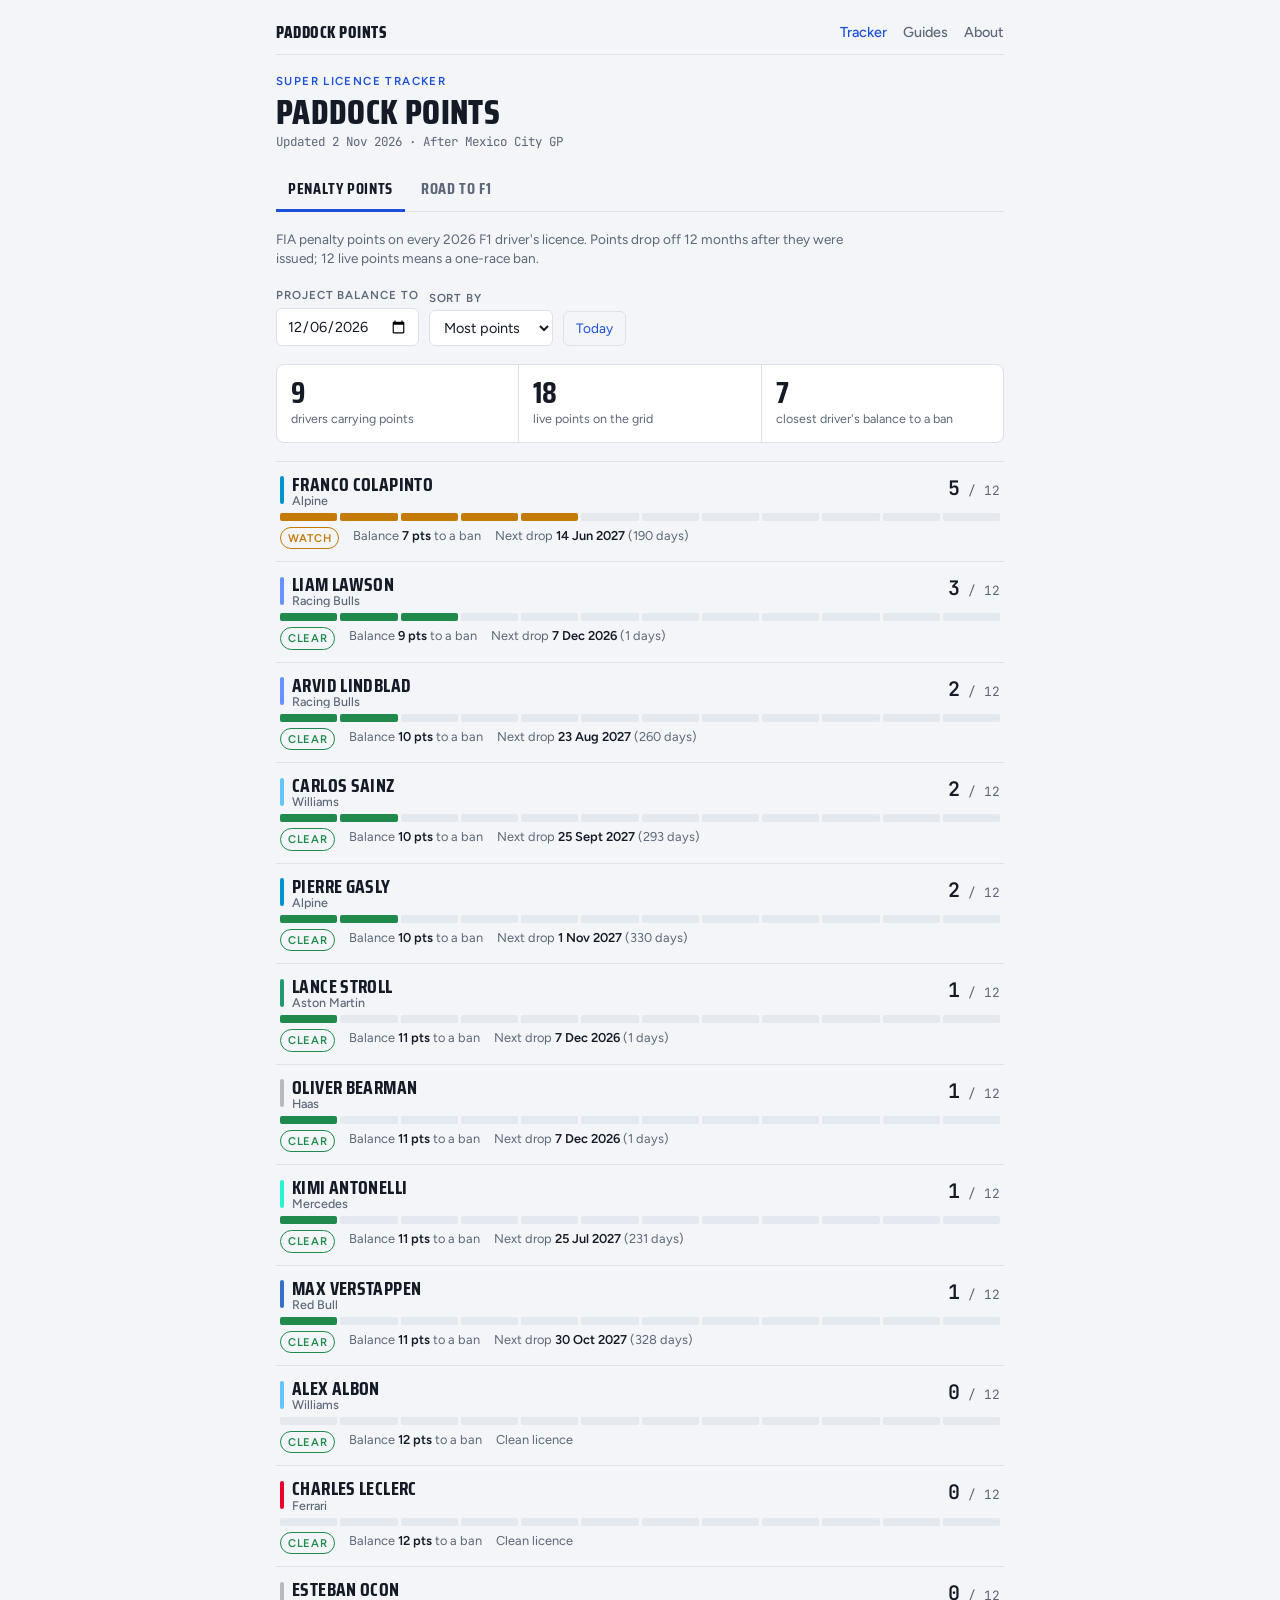
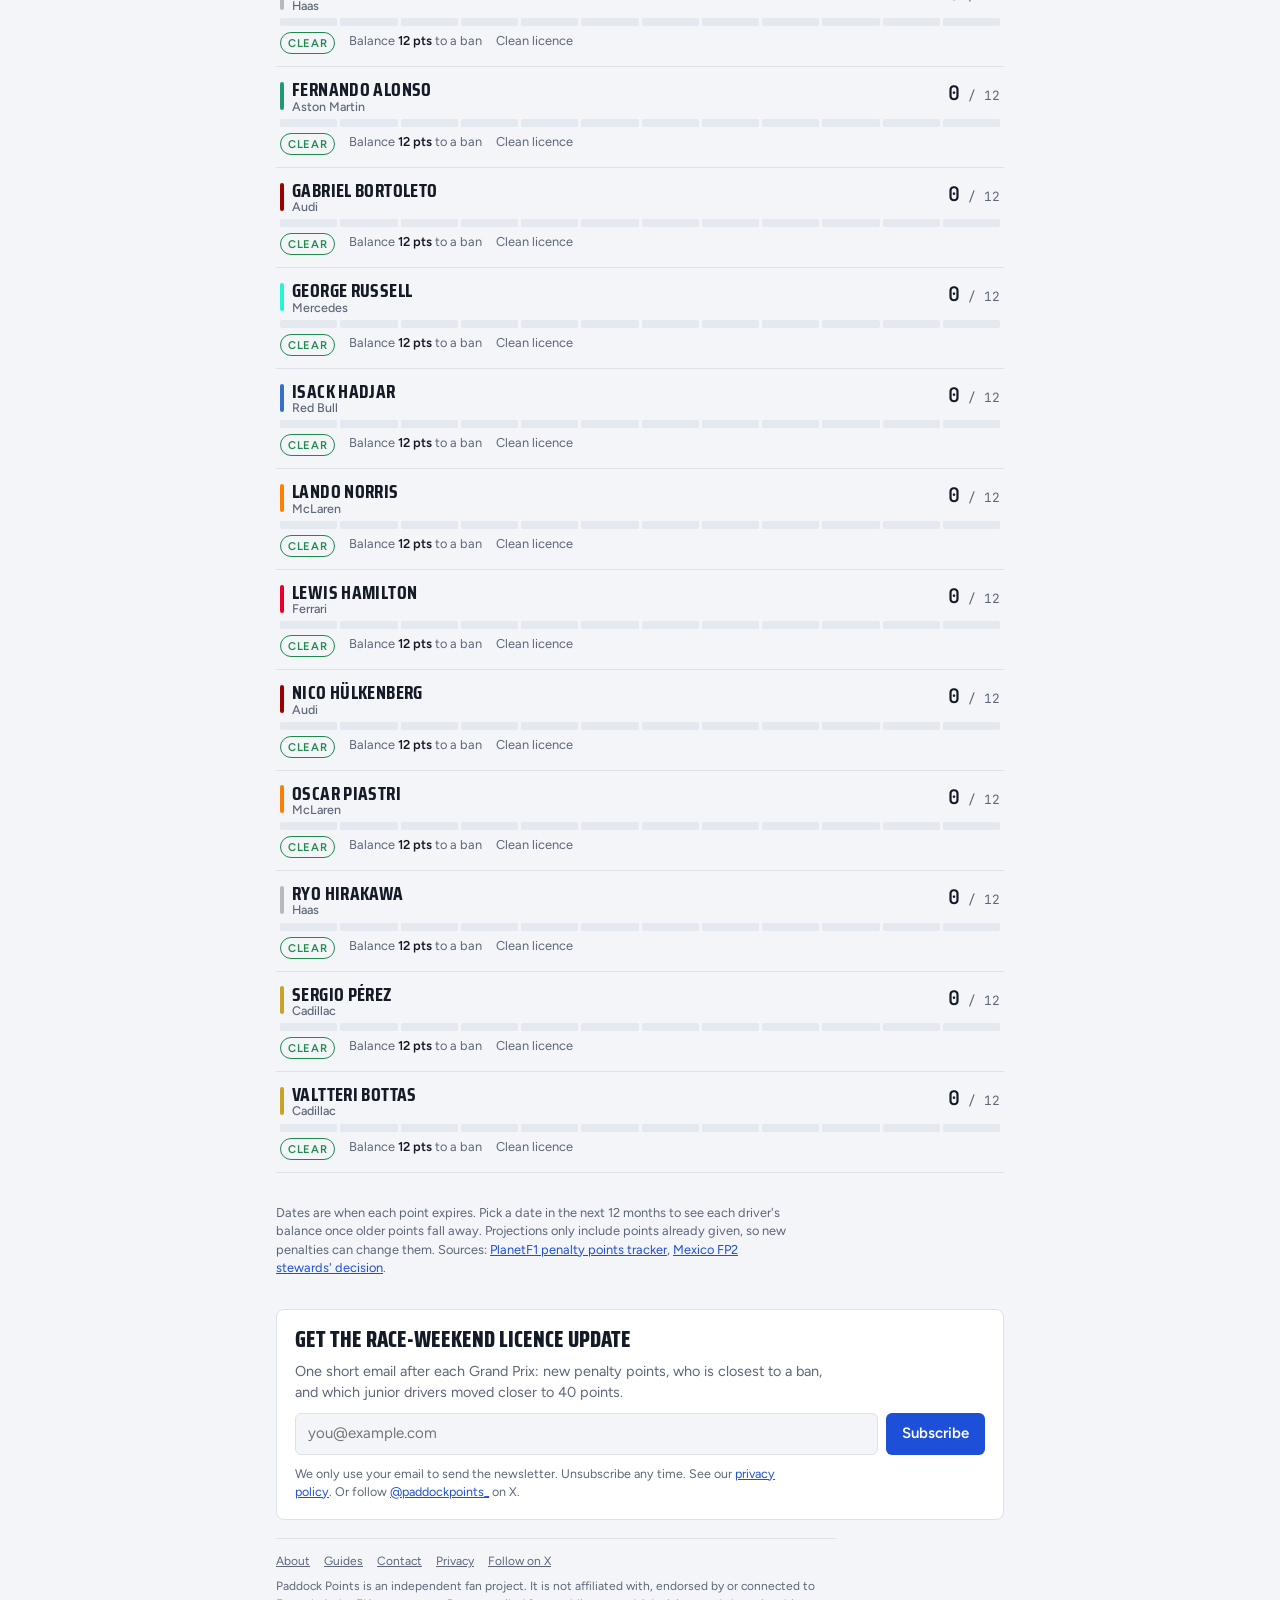
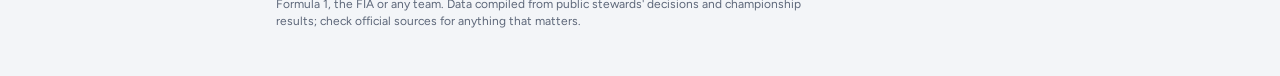
==== index.html @ 09e991c8 "Add Cloudflare Web Analytics snippet to every page Co-Authored-By: Claude Opus 5.5 <noreply@anthropi" ====
<!doctype html>
<html lang="en-GB">
<head>
<meta charset="utf-8">
<meta name="viewport" content="width=device-width, initial-scale=1, viewport-fit=cover">
<title>Paddock Points – F1 Super Licence Penalty Points Tracker</title>
<meta name="description" content="Live super licence penalty points for every 2026 F1 driver, when each point expires, how close they are to a race ban, and which F2 and F3 drivers are on course for a super licence.">
<meta property="og:title" content="Paddock Points">
<meta property="og:description" content="Every F1 driver's penalty points, expiry dates and ban risk, plus the Road to F1 for F2 and F3 drivers.">
<meta property="og:type" content="website">
<link rel="canonical" href="https://paddockpoints.co.uk/">
<link rel="preconnect" href="https://fonts.googleapis.com">
<link rel="stylesheet" href="https://fonts.googleapis.com/css2?family=Saira+Condensed:wght@500;700;800&family=Figtree:wght@400;500;600&family=JetBrains+Mono:wght@400;600&display=swap">
<link rel="stylesheet" href="style.css">
</head>
<body>
<div class="wrap">
  <nav class="sitenav" aria-label="Site">
    <a href="index.html" class="logo">Paddock Points</a>
    <span class="links"><a href="index.html" aria-current="page">Tracker</a><a href="guides.html">Guides</a><a href="about.html">About</a></span>
  </nav>
  <header class="brand">
    <span class="kicker">Super licence tracker</span>
    <h1>Paddock Points</h1>
    <span class="updated" id="updated"></span>
  </header>

  <nav class="tabs" aria-label="Views">
    <a href="#penalties" data-tab="penalties">Penalty points</a>
    <a href="#road-to-f1" data-tab="road-to-f1">Road to F1</a>
  </nav>

  <section class="view" id="v-road" hidden>
    <p class="seriesnote">A new F1 driver needs 40 super licence eligibility points, earned by championship finishing position across the current and previous two seasons. This tracks the 2026 support-series drivers and what their position is worth.</p>
    <div class="seg" role="group" aria-label="Series">
      <button type="button" data-s="F2" aria-pressed="true">Formula 2</button>
      <button type="button" data-s="F3" aria-pressed="false">Formula 3</button>
    </div>
    <p class="seriesnote" id="seriesStatus"></p>
    <div class="summary" id="rsummary"></div>
    <div class="list" id="rlist"></div>
    <p class="note">Eligibility points by finishing position. F2: 40, 40, 40, 30, 20, 10, 8, 6, 4, 3. F3: 30, 25, 20, 15, 12, 9, 7, 5, 3, 2. Banked points from earlier seasons are shown only where confirmed, so some drivers will hold more than shown here. Up to 10 extra points can come from F1 practice running. Sources: <a href="https://www.racingsheet.com/posts/f1-super-license-points" target="_blank" rel="noopener">2026 points table</a>, <a href="https://www.formule1stand.nl/en/formula-2-standings/" target="_blank" rel="noopener">F2 standings</a>, <a href="https://www.driverdb.com/championships/fia-formula-3/2026/standings" target="_blank" rel="noopener">F3 standings</a>, <a href="https://grandepremio.com/en/f1/ferrari-promotes-beganovic-to-f1-reserve-as-camara-takes-haas-seat-for-2027/" target="_blank" rel="noopener">2027 moves</a>.</p>
  </section>

  <section class="view" id="v-pen">
  <p class="seriesnote">FIA penalty points on every 2026 F1 driver's licence. Points drop off 12 months after they were issued; 12 live points means a one-race ban.</p>
  <div class="controls">
    <div class="field">
      <label for="asof">Project balance to</label>
      <input type="date" id="asof">
    </div>
    <div class="field">
      <label for="sort">Sort by</label>
      <select id="sort">
        <option value="pts">Most points</option>
        <option value="next">Next to drop</option>
        <option value="name">Driver name</option>
        <option value="team">Team</option>
      </select>
    </div>
    <button class="reset" id="today" type="button">Today</button>
  </div>

  <div class="summary" id="summary"></div>
  <div class="list" id="list"></div>

  <p class="note">Dates are when each point expires. Pick a date in the next 12 months to see each driver's balance once older points fall away. Projections only include points already given, so new penalties can change them. Sources: <a href="https://www.planetf1.com/features/f1-penalty-points-drivers" target="_blank" rel="noopener">PlanetF1 penalty points tracker</a>, <a href="https://www.planetf1.com/news/fia-verstappen-lawson-grid-penalty-mexico-gp" target="_blank" rel="noopener">Mexico FP2 stewards' decision</a>.</p>
  </section>

  <section class="signup" id="signup" aria-labelledby="su-h">
    <h2 id="su-h">Get the race-weekend licence update</h2>
    <p>One short email after each Grand Prix: new penalty points, who is closest to a ban, and which junior drivers moved closer to 40 points.</p>
    <!-- Replace YOUR-USERNAME with your Buttondown username (see README step 4) -->
    <form action="https://buttondown.com/api/emails/embed-subscribe/paddockpoints" method="post" target="_blank">
      <label for="bd-email" class="sr">Email address</label>
      <input type="email" name="email" id="bd-email" placeholder="you@example.com" required>
      <button type="submit">Subscribe</button>
    </form>
    <p class="fine">We only use your email to send the newsletter. Unsubscribe any time. See our <a href="privacy.html">privacy policy</a>. Or follow <a href="https://x.com/paddockpoints_" target="_blank" rel="noopener">@paddockpoints_</a> on X.</p>
  </section>

  <footer>
    <p class="flinks"><a href="about.html">About</a><a href="guides.html">Guides</a><a href="contact.html">Contact</a><a href="privacy.html">Privacy</a><a href="https://x.com/paddockpoints_" target="_blank" rel="noopener">Follow on X</a></p>
    <p>Paddock Points is an independent fan project. It is not affiliated with, endorsed by or connected to Formula 1, the FIA or any team. Data compiled from public stewards' decisions and championship results; check official sources for anything that matters.</p>
  </footer>
</div>
<script src="data.js"></script>
<script src="app.js"></script>
<!-- Cloudflare Web Analytics --><script type='module' src='https://static.cloudflareinsights.com/beacon.min.js' data-cf-beacon='{"token": "fe35cb39e7f8410e90e805ea5b411f85"}'></script><!-- End Cloudflare Web Analytics -->
</body>
</html>
---- style.css ----
*,*::before,*::after{box-sizing:border-box}
[hidden]{display:none!important}
img{max-width:100%}
body{margin:0}

/* Layout: a steward's ledger — summary strip, then one licence row per driver with a 12-cell meter; tap a row to open its offence log */
:root{
  --bg:#f3f5f8; --surface:#ffffff; --ink:#141a26; --muted:#5d6779; --line:#dde2ea;
  --accent:#1d4fd8; --empty:#e4e8ef;
  --ok:#1f8a4c; --warn:#c47a06; --bad:#c4283a;
  --display:"Saira Condensed","Arial Narrow",sans-serif;
  --body:"Figtree",system-ui,sans-serif;
  --mono:"JetBrains Mono",ui-monospace,monospace;
}
@media (prefers-color-scheme:dark){:root:not([data-theme="light"]){
  --bg:#0e121a; --surface:#161b26; --ink:#e8ecf3; --muted:#97a1b3; --line:#262d3b;
  --accent:#6f95ff; --empty:#252c3a; --ok:#3cc17a; --warn:#f0a733; --bad:#ff5d6c; color-scheme:dark}}
:root[data-theme="dark"]{
  --bg:#0e121a; --surface:#161b26; --ink:#e8ecf3; --muted:#97a1b3; --line:#262d3b;
  --accent:#6f95ff; --empty:#252c3a; --ok:#3cc17a; --warn:#f0a733; --bad:#ff5d6c; color-scheme:dark}
body{background:var(--bg);color:var(--ink);font-family:var(--body);font-size:15px;line-height:1.45}
.wrap{max-width:760px;margin:0 auto;padding-block:20px 40px;
  padding-left:max(16px,env(safe-area-inset-left,0px));padding-right:max(16px,env(safe-area-inset-right,0px));
  display:flex;flex-direction:column;gap:18px}
header h1{font-family:var(--display);font-weight:800;font-size:2.2rem;line-height:1;margin:0;letter-spacing:.01em;text-transform:uppercase;text-wrap:balance}
header p{margin:6px 0 0;color:var(--muted);max-width:60ch}
.controls{display:flex;flex-wrap:wrap;gap:10px;align-items:end}
.field{display:flex;flex-direction:column;gap:4px}
.field label{font-size:.72rem;text-transform:uppercase;letter-spacing:.08em;color:var(--muted);font-weight:600}
input[type=date],select{font:inherit;font-size:.9rem;padding:7px 10px;border:1px solid var(--line);border-radius:6px;background:var(--surface);color:var(--ink)}
button.reset{font:inherit;font-size:.85rem;padding:7px 12px;border:1px solid var(--line);border-radius:6px;background:transparent;color:var(--accent);cursor:pointer}
button:focus-visible,input:focus-visible,select:focus-visible,.row:focus-visible{outline:2px solid var(--accent);outline-offset:2px}
.summary{display:grid;grid-template-columns:repeat(3,1fr);gap:1px;background:var(--line);border:1px solid var(--line);border-radius:8px;overflow:hidden}
.summary div{background:var(--surface);padding:12px 14px}
.summary b{display:block;font-family:var(--display);font-size:1.9rem;font-weight:700;line-height:1;font-variant-numeric:tabular-nums}
.summary span{font-size:.78rem;color:var(--muted)}
.list{display:flex;flex-direction:column;border-top:1px solid var(--line)}
.row{display:grid;grid-template-columns:minmax(0,1fr) auto;gap:6px 14px;padding:12px 4px;border-bottom:1px solid var(--line);cursor:pointer;background:none;border-left:0;border-right:0;border-top:0;text-align:left;color:inherit;font:inherit;width:100%}
.row:hover{background:color-mix(in srgb,var(--accent) 5%,transparent)}
.who{display:flex;align-items:center;gap:8px;min-width:0}
.chip{width:4px;height:28px;border-radius:2px;flex:none}
.name{font-family:var(--display);font-weight:700;font-size:1.2rem;text-transform:uppercase;letter-spacing:.02em;line-height:1.05;white-space:nowrap;overflow:hidden;text-overflow:ellipsis}
.team{font-size:.78rem;color:var(--muted);display:block;font-family:var(--body);text-transform:none;letter-spacing:0;font-weight:500}
.tally{text-align:right;font-family:var(--mono);font-variant-numeric:tabular-nums}
.tally .pts{font-size:1.25rem;font-weight:600}
.tally .of{color:var(--muted);font-size:.8rem}
.meter{grid-column:1/-1;display:grid;grid-template-columns:repeat(12,1fr);gap:3px}
.meter i{height:8px;border-radius:2px;background:var(--empty)}
.meta{grid-column:1/-1;display:flex;flex-wrap:wrap;gap:4px 14px;font-size:.8rem;color:var(--muted)}
.meta strong{color:var(--ink);font-weight:600}
.pill{font-size:.7rem;font-weight:600;text-transform:uppercase;letter-spacing:.06em;padding:2px 7px;border-radius:999px;border:1px solid currentColor}
.s-clear{color:var(--ok)} .s-watch{color:var(--warn)} .s-risk{color:var(--bad)}
.log{grid-column:1/-1;margin-top:4px;display:flex;flex-direction:column;gap:6px}
.off{display:grid;grid-template-columns:auto minmax(0,1fr) auto;gap:10px;align-items:baseline;font-size:.85rem;padding:8px 10px;background:var(--bg);border-radius:6px}
.off .p{font-family:var(--mono);font-weight:600}
.off .exp{font-family:var(--mono);font-size:.75rem;color:var(--muted);white-space:nowrap}
.off.gone{opacity:.45;text-decoration:line-through}
.note{font-size:.8rem;color:var(--muted);max-width:65ch}
.note a{color:var(--accent)}
.tabs{display:flex;gap:4px;border-bottom:1px solid var(--line)}
.tabs a{font-family:var(--display);font-weight:700;text-transform:uppercase;letter-spacing:.04em;font-size:1rem;padding:8px 12px;color:var(--muted);text-decoration:none;border-bottom:3px solid transparent;margin-bottom:-1px}
.tabs a[aria-current="page"]{color:var(--ink);border-bottom-color:var(--accent)}
.tabs a:focus-visible{outline:2px solid var(--accent);outline-offset:2px}
.view{display:flex;flex-direction:column;gap:18px}
.seg{display:flex;border:1px solid var(--line);border-radius:6px;overflow:hidden;width:max-content}
.seg button{font:inherit;font-size:.85rem;padding:7px 14px;border:0;background:var(--surface);color:var(--muted);cursor:pointer}
.seg button[aria-pressed="true"]{background:var(--accent);color:#fff}
.seriesnote{font-size:.85rem;color:var(--muted);max-width:65ch;margin:0}
.rk{display:grid;grid-template-columns:2.2rem minmax(0,1fr) auto;gap:6px 12px;padding:12px 4px;border-bottom:1px solid var(--line);align-items:center}
.rk .pos{font-family:var(--display);font-weight:800;font-size:1.5rem;color:var(--muted);text-align:center;font-variant-numeric:tabular-nums}
.rk .sl{text-align:right;font-family:var(--mono);font-variant-numeric:tabular-nums}
.rk .sl b{font-size:1.25rem}
.rk .meter{grid-column:2/-1;grid-template-columns:repeat(40,1fr);gap:1px}
.rk .meter i{height:8px;border-radius:1px}
.rk .meta{grid-column:2/-1}
.tag{font-size:.72rem;font-weight:600;padding:2px 7px;border-radius:4px;background:color-mix(in srgb,var(--accent) 14%,transparent);color:var(--accent)}
@media (max-width:420px){.summary b{font-size:1.5rem}}
@media (prefers-reduced-motion:reduce){*{transition:none!important}}

.brand{display:flex;flex-direction:column;gap:4px}
.brand .kicker{font-size:.72rem;text-transform:uppercase;letter-spacing:.12em;color:var(--accent);font-weight:600}
.updated{font-family:var(--mono);font-size:.78rem;color:var(--muted)}
.signup{display:flex;flex-direction:column;gap:10px;padding:18px;border:1px solid var(--line);border-radius:8px;background:var(--surface)}
.signup h2{font-family:var(--display);font-weight:800;text-transform:uppercase;font-size:1.4rem;margin:0;line-height:1.05}
.signup p{margin:0;color:var(--muted);font-size:.9rem;max-width:60ch}
.signup form{display:flex;flex-wrap:wrap;gap:8px}
.signup input[type=email]{flex:1 1 220px;min-width:0;font:inherit;padding:9px 12px;border:1px solid var(--line);border-radius:6px;background:var(--bg);color:var(--ink)}
.signup button{font:inherit;font-weight:600;padding:9px 16px;border:0;border-radius:6px;background:var(--accent);color:#fff;cursor:pointer}
footer{font-size:.75rem;color:var(--muted);border-top:1px solid var(--line);padding-top:14px;max-width:70ch}
.sr{position:absolute;width:1px;height:1px;overflow:hidden;clip:rect(0 0 0 0)}

.sitenav{display:flex;flex-wrap:wrap;justify-content:space-between;align-items:center;gap:8px 16px;padding-bottom:10px;border-bottom:1px solid var(--line)}
.sitenav .logo{font-family:var(--display);font-weight:800;text-transform:uppercase;letter-spacing:.03em;font-size:1.05rem;color:var(--ink);text-decoration:none}
.sitenav .links{display:flex;gap:16px}
.sitenav .links a{color:var(--muted);text-decoration:none;font-weight:500;font-size:.9rem}
.sitenav .links a[aria-current="page"],.sitenav .links a:hover{color:var(--accent)}
.sitenav a:focus-visible,.prose a:focus-visible,footer a:focus-visible{outline:2px solid var(--accent);outline-offset:2px}
.flinks{display:flex;flex-wrap:wrap;gap:14px;margin:0 0 8px}
footer a{color:var(--muted)}
footer p{margin:0 0 6px}
.signup .fine{font-size:.78rem}
.signup .fine a{color:var(--accent)}
.prose{max-width:68ch;display:flex;flex-direction:column;gap:0}
.prose h1{font-family:var(--display);font-weight:800;text-transform:uppercase;font-size:2.1rem;line-height:1.02;margin:4px 0 12px;text-wrap:balance}
.prose h2{font-family:var(--display);font-weight:700;text-transform:uppercase;letter-spacing:.02em;font-size:1.35rem;margin:26px 0 8px;text-wrap:balance}
.prose p,.prose li{line-height:1.65}
.prose p{margin:0 0 12px}
.prose ul{margin:0 0 12px;padding-left:20px;display:flex;flex-direction:column;gap:6px}
.prose a{color:var(--accent)}
.prose .kicker{font-size:.72rem;text-transform:uppercase;letter-spacing:.12em;color:var(--accent);font-weight:600;margin:0}
.prose .lede{font-size:1.08rem;color:var(--muted);margin-bottom:8px}
.prose .note{font-size:.85rem;color:var(--muted)}
.prose table{border-collapse:collapse;width:100%;margin:4px 0 14px;font-size:.9rem;font-variant-numeric:tabular-nums}
.prose th,.prose td{text-align:left;padding:8px 10px;border-bottom:1px solid var(--line);vertical-align:top}
.prose th{font-size:.75rem;text-transform:uppercase;letter-spacing:.06em;color:var(--muted)}
.tablewrap{overflow-x:auto;margin:0 0 14px}
.tablewrap table{margin:0;min-width:560px}
.tablewrap td:not(:first-child),.tablewrap th:not(:first-child){font-family:var(--mono);text-align:right}
.cta{margin-top:24px;padding:14px 16px;border-left:3px solid var(--accent);background:var(--surface);line-height:1.6}
.cta a{color:var(--accent)}
.guidelist{list-style:none;padding:0!important;gap:0!important}
.guidelist li{padding:14px 0;border-bottom:1px solid var(--line);display:flex;flex-direction:column;gap:4px}
.guidelist a{color:var(--ink);text-decoration:none;font-size:1.05rem}
.guidelist a:hover strong{color:var(--accent)}
.guidelist span{color:var(--muted);font-size:.9rem}
.emailbox{display:flex;flex-direction:column;gap:2px;padding:14px 16px;border:1px solid var(--line);border-radius:8px;background:var(--surface);width:max-content;max-width:100%}
.emailbox span{font-size:.72rem;text-transform:uppercase;letter-spacing:.1em;color:var(--muted)}
.emailbox strong{font-family:var(--mono);user-select:all;overflow-wrap:anywhere}
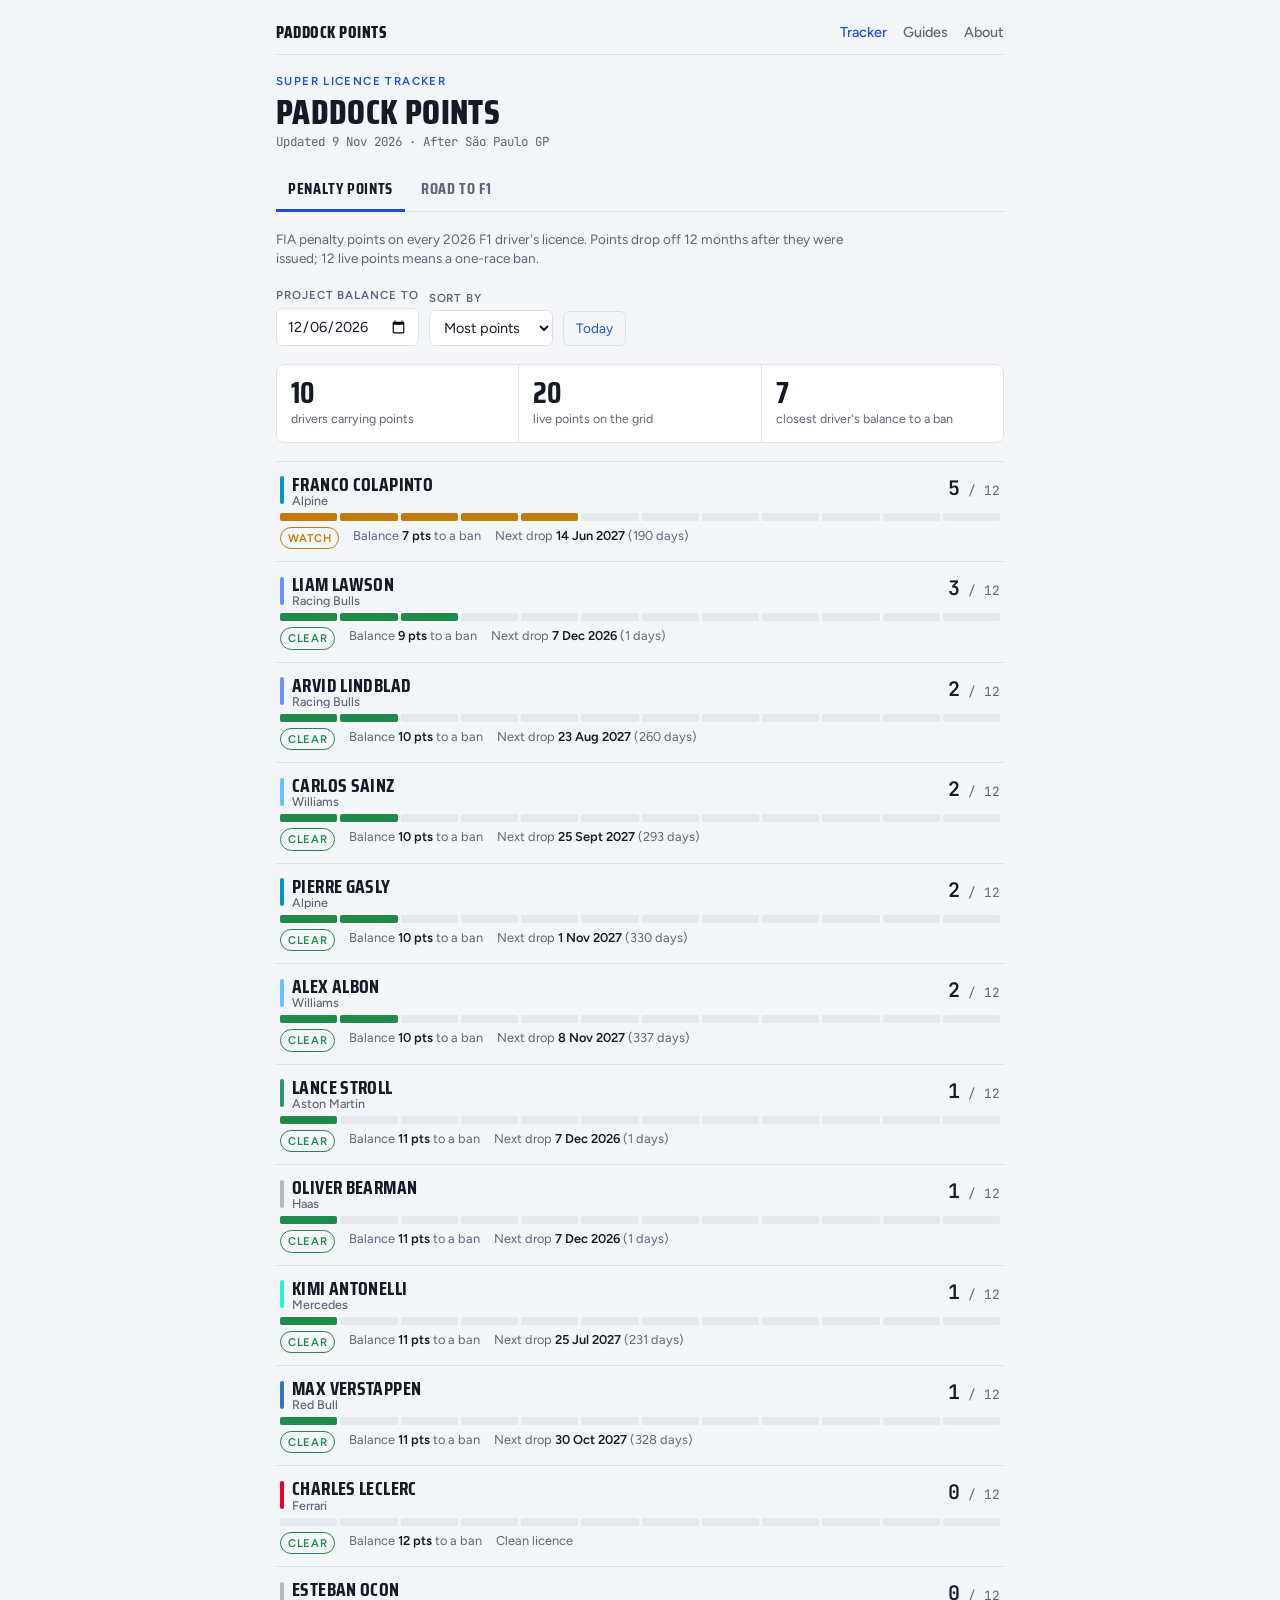
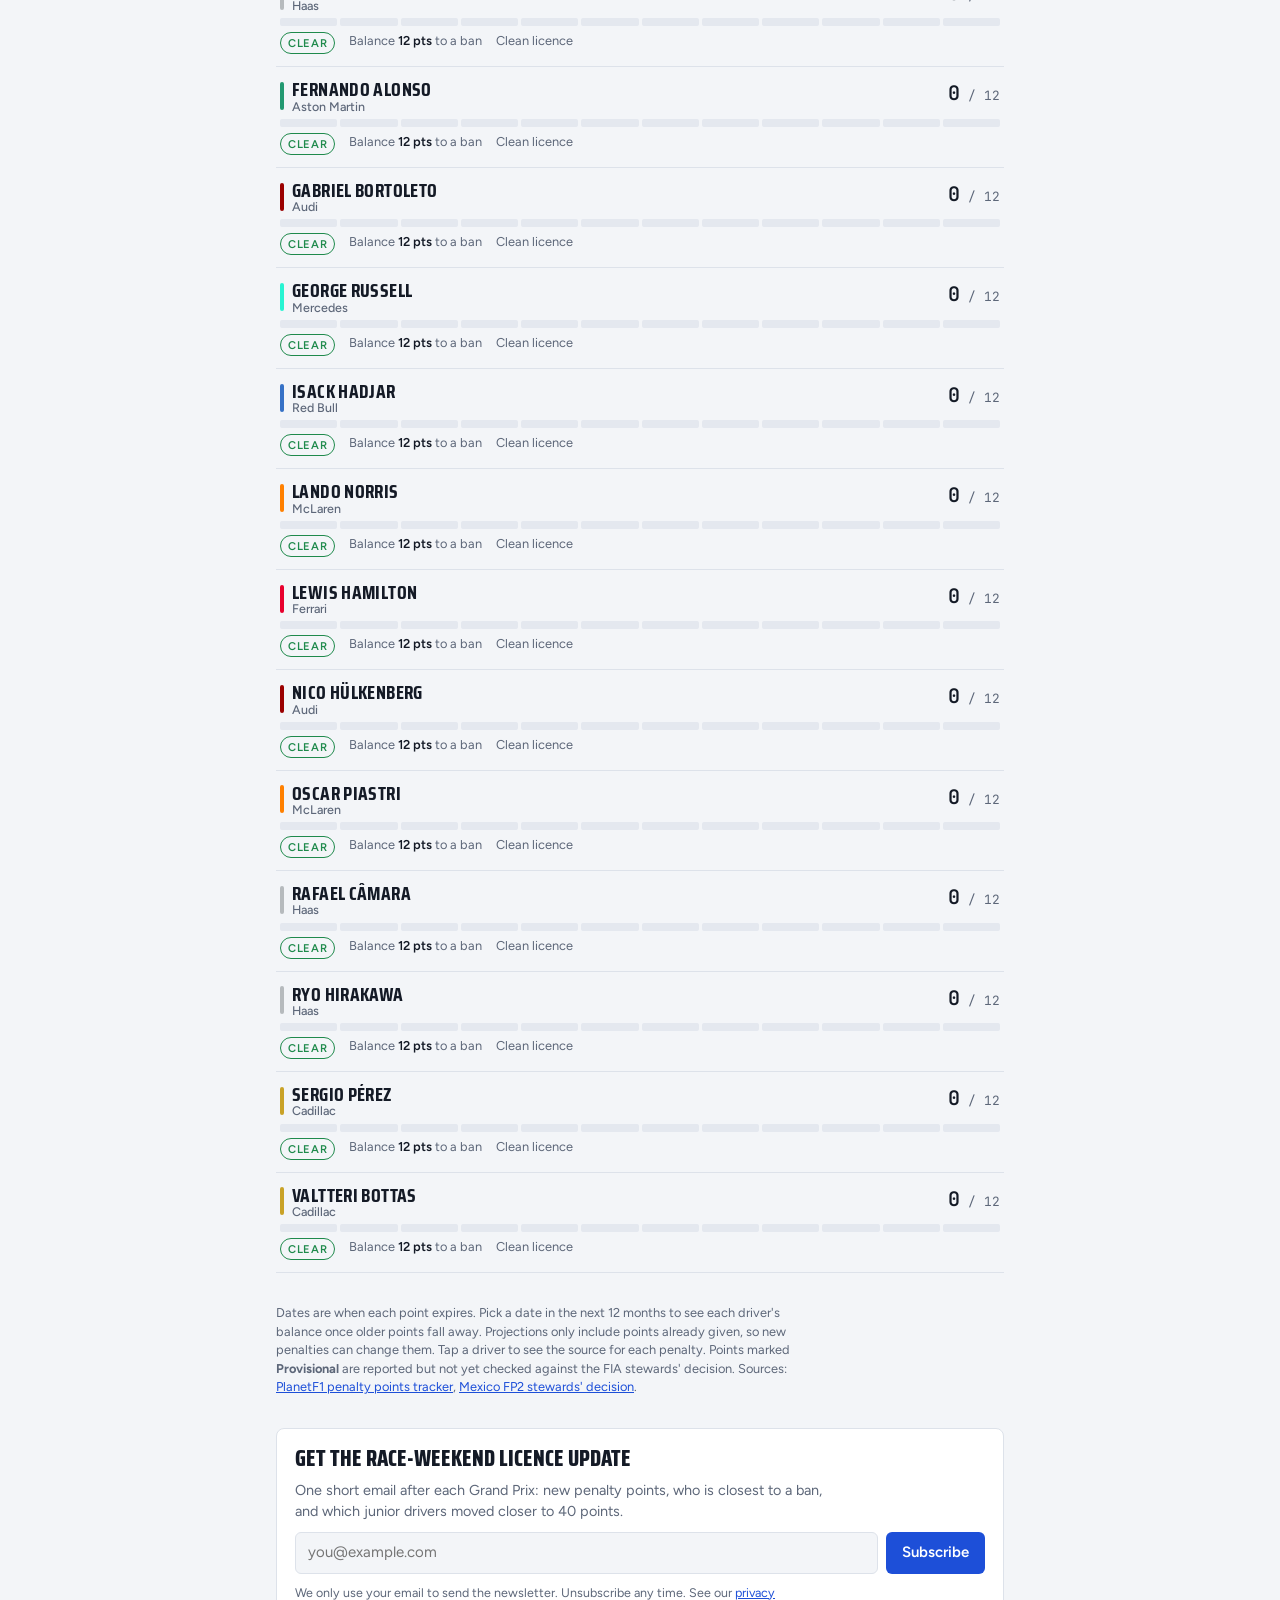
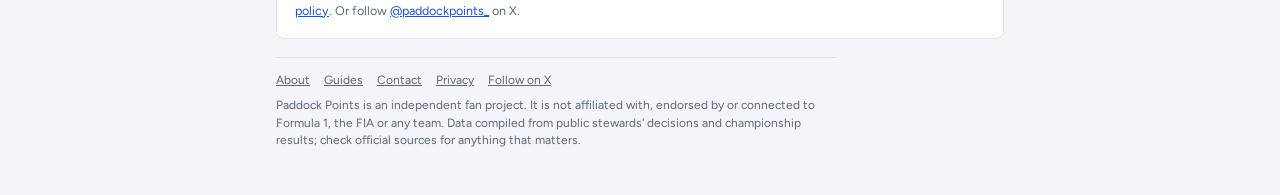
==== commit 78e16a89: "Add per-penalty source links and provisional flag Each penalty can carry src (link to the decision o" ====
--- a/index.html
+++ b/index.html
@@ -64,7 +64,7 @@
   <div class="summary" id="summary"></div>
   <div class="list" id="list"></div>
 
-  <p class="note">Dates are when each point expires. Pick a date in the next 12 months to see each driver's balance once older points fall away. Projections only include points already given, so new penalties can change them. Sources: <a href="https://www.planetf1.com/features/f1-penalty-points-drivers" target="_blank" rel="noopener">PlanetF1 penalty points tracker</a>, <a href="https://www.planetf1.com/news/fia-verstappen-lawson-grid-penalty-mexico-gp" target="_blank" rel="noopener">Mexico FP2 stewards' decision</a>.</p>
+  <p class="note">Dates are when each point expires. Pick a date in the next 12 months to see each driver's balance once older points fall away. Projections only include points already given, so new penalties can change them. Tap a driver to see the source for each penalty. Points marked <strong>Provisional</strong> are reported but not yet checked against the FIA stewards' decision. Sources: <a href="https://www.planetf1.com/features/f1-penalty-points-drivers" target="_blank" rel="noopener">PlanetF1 penalty points tracker</a>, <a href="https://www.planetf1.com/news/fia-verstappen-lawson-grid-penalty-mexico-gp" target="_blank" rel="noopener">Mexico FP2 stewards' decision</a>.</p>
   </section>
 
   <section class="signup" id="signup" aria-labelledby="su-h">
--- a/style.css
+++ b/style.css
@@ -29,14 +29,15 @@
 .field label{font-size:.72rem;text-transform:uppercase;letter-spacing:.08em;color:var(--muted);font-weight:600}
 input[type=date],select{font:inherit;font-size:.9rem;padding:7px 10px;border:1px solid var(--line);border-radius:6px;background:var(--surface);color:var(--ink)}
 button.reset{font:inherit;font-size:.85rem;padding:7px 12px;border:1px solid var(--line);border-radius:6px;background:transparent;color:var(--accent);cursor:pointer}
-button:focus-visible,input:focus-visible,select:focus-visible,.row:focus-visible{outline:2px solid var(--accent);outline-offset:2px}
+button:focus-visible,input:focus-visible,select:focus-visible,.rowhead:focus-visible{outline:2px solid var(--accent);outline-offset:2px}
 .summary{display:grid;grid-template-columns:repeat(3,1fr);gap:1px;background:var(--line);border:1px solid var(--line);border-radius:8px;overflow:hidden}
 .summary div{background:var(--surface);padding:12px 14px}
 .summary b{display:block;font-family:var(--display);font-size:1.9rem;font-weight:700;line-height:1;font-variant-numeric:tabular-nums}
 .summary span{font-size:.78rem;color:var(--muted)}
 .list{display:flex;flex-direction:column;border-top:1px solid var(--line)}
-.row{display:grid;grid-template-columns:minmax(0,1fr) auto;gap:6px 14px;padding:12px 4px;border-bottom:1px solid var(--line);cursor:pointer;background:none;border-left:0;border-right:0;border-top:0;text-align:left;color:inherit;font:inherit;width:100%}
-.row:hover{background:color-mix(in srgb,var(--accent) 5%,transparent)}
+.row{border-bottom:1px solid var(--line)}
+.rowhead{display:grid;grid-template-columns:minmax(0,1fr) auto;gap:6px 14px;padding:12px 4px;border:0;cursor:pointer;background:none;text-align:left;color:inherit;font:inherit;width:100%}
+.rowhead:hover{background:color-mix(in srgb,var(--accent) 5%,transparent)}
 .who{display:flex;align-items:center;gap:8px;min-width:0}
 .chip{width:4px;height:28px;border-radius:2px;flex:none}
 .name{font-family:var(--display);font-weight:700;font-size:1.2rem;text-transform:uppercase;letter-spacing:.02em;line-height:1.05;white-space:nowrap;overflow:hidden;text-overflow:ellipsis}
@@ -50,10 +51,11 @@
 .meta strong{color:var(--ink);font-weight:600}
 .pill{font-size:.7rem;font-weight:600;text-transform:uppercase;letter-spacing:.06em;padding:2px 7px;border-radius:999px;border:1px solid currentColor}
 .s-clear{color:var(--ok)} .s-watch{color:var(--warn)} .s-risk{color:var(--bad)}
-.log{grid-column:1/-1;margin-top:4px;display:flex;flex-direction:column;gap:6px}
+.log{margin:0 4px 12px;display:flex;flex-direction:column;gap:6px}
 .off{display:grid;grid-template-columns:auto minmax(0,1fr) auto;gap:10px;align-items:baseline;font-size:.85rem;padding:8px 10px;background:var(--bg);border-radius:6px}
 .off .p{font-family:var(--mono);font-weight:600}
 .off .exp{font-family:var(--mono);font-size:.75rem;color:var(--muted);white-space:nowrap}
+.off .src{font-size:.75rem;color:var(--accent)}
 .off.gone{opacity:.45;text-decoration:line-through}
 .note{font-size:.8rem;color:var(--muted);max-width:65ch}
 .note a{color:var(--accent)}
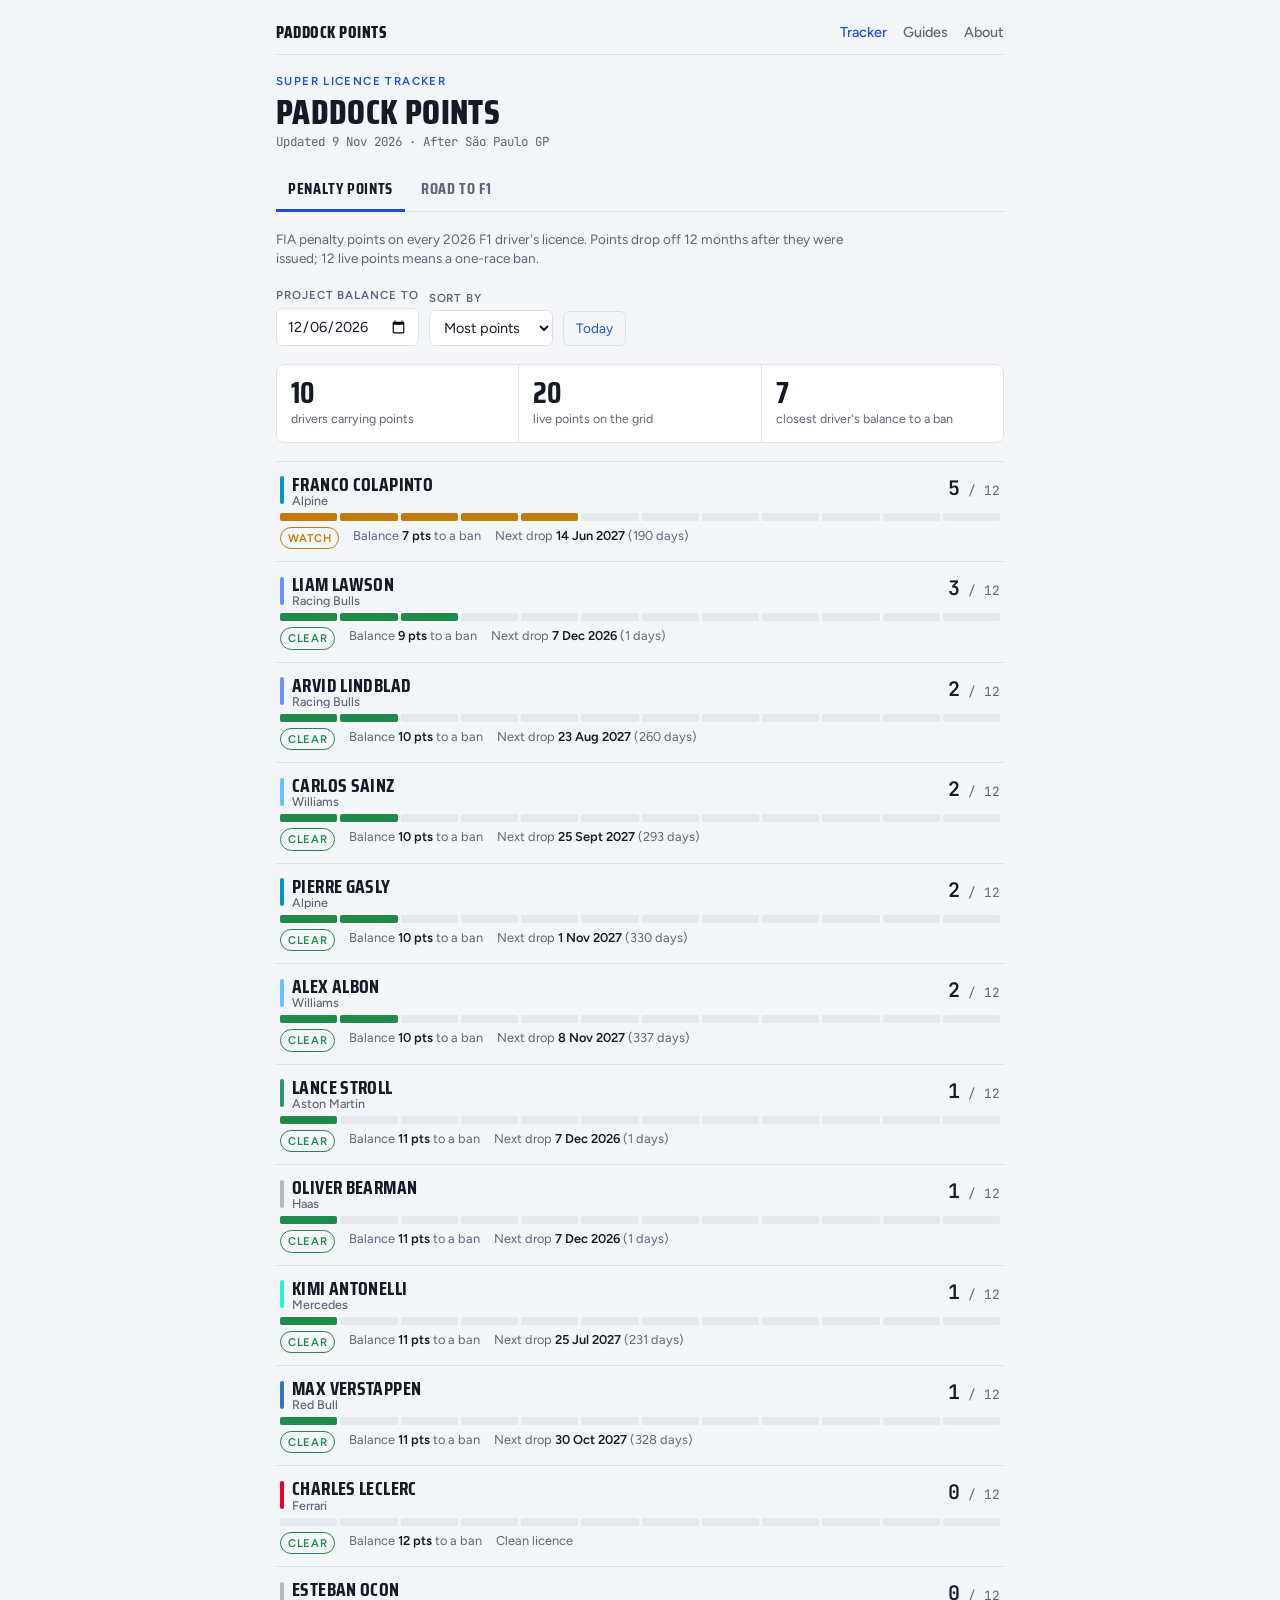
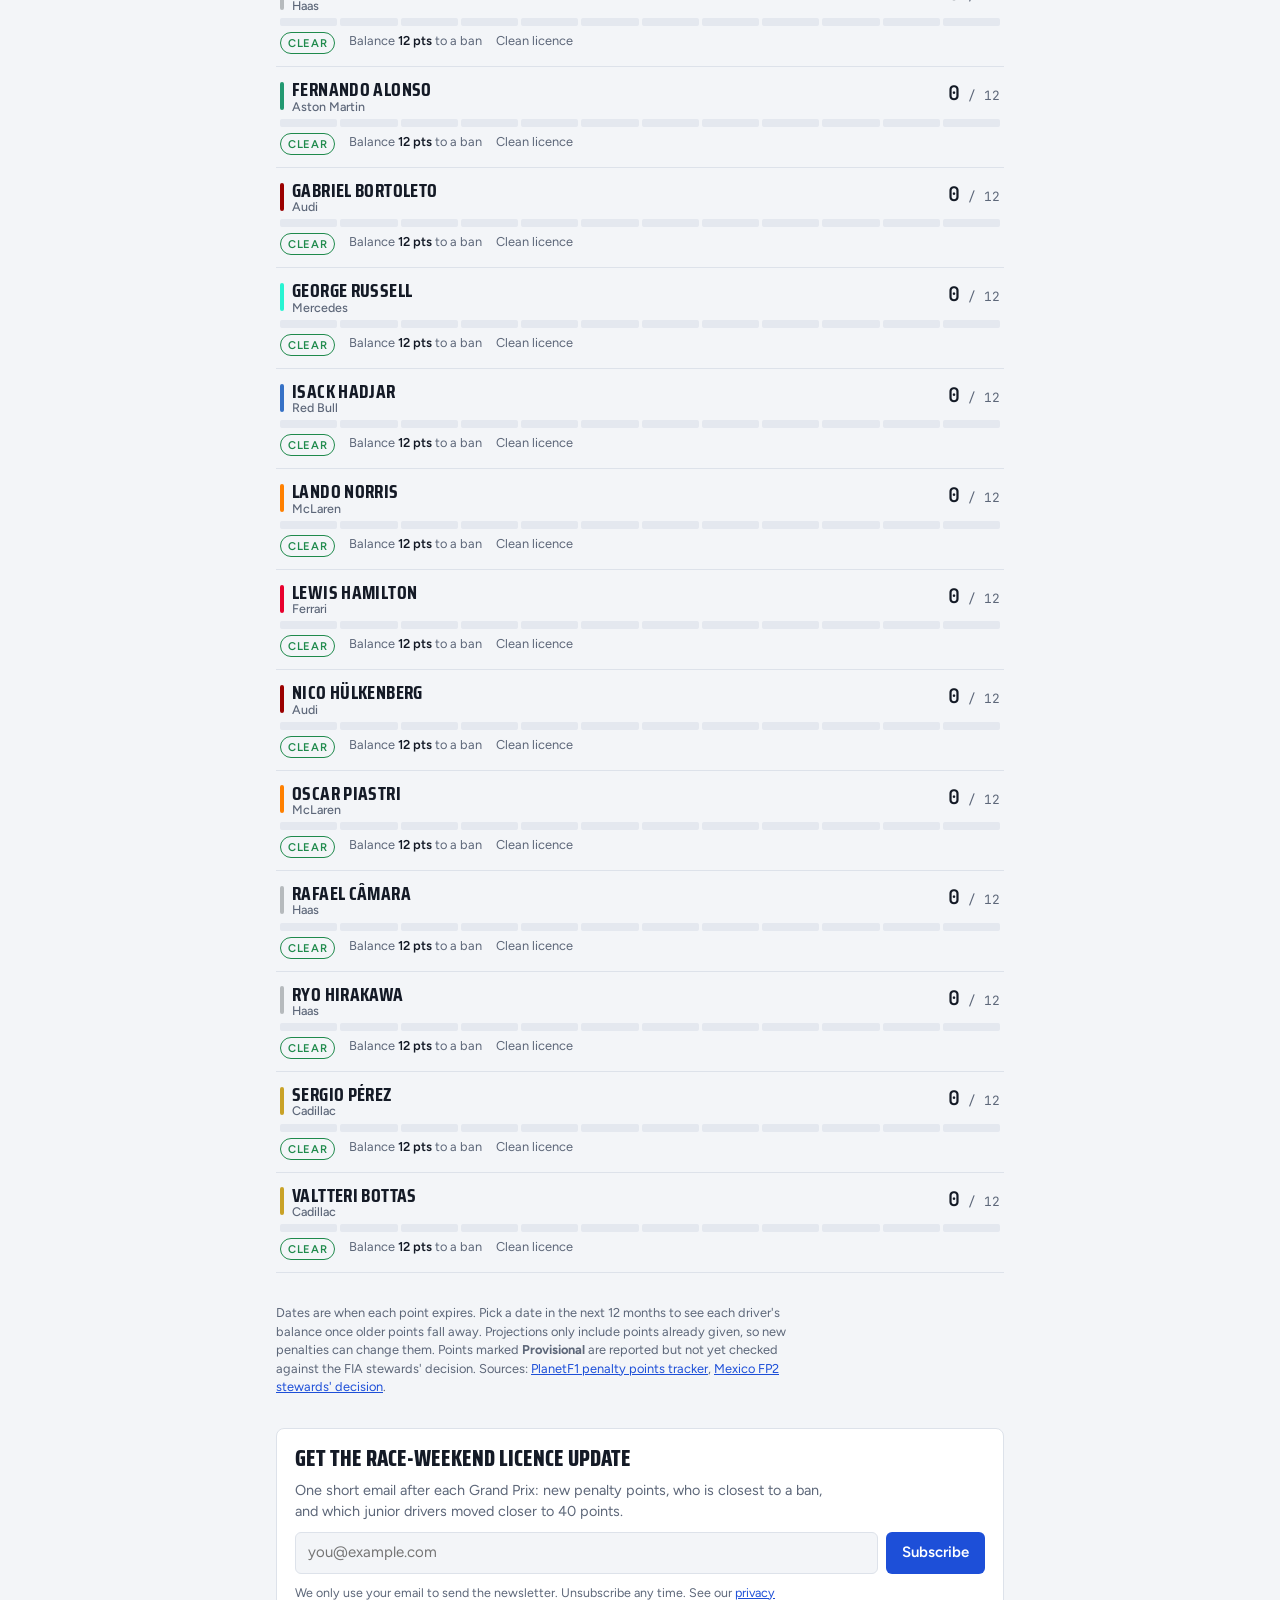
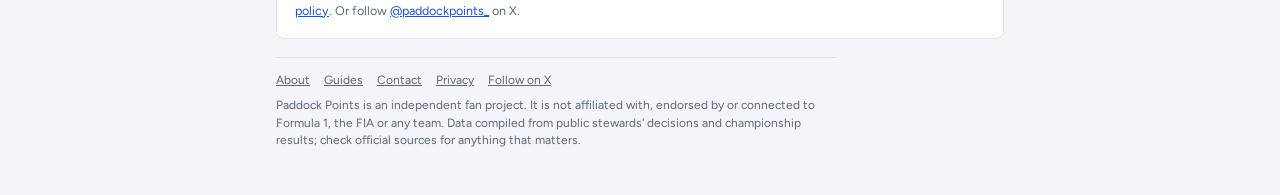
==== commit b5205d30: "Remove per-penalty source links, keep provisional flag Co-Authored-By: Claude Opus 5.5 <noreply@anth" ====
--- a/index.html
+++ b/index.html
@@ -64,7 +64,7 @@
   <div class="summary" id="summary"></div>
   <div class="list" id="list"></div>
 
-  <p class="note">Dates are when each point expires. Pick a date in the next 12 months to see each driver's balance once older points fall away. Projections only include points already given, so new penalties can change them. Tap a driver to see the source for each penalty. Points marked <strong>Provisional</strong> are reported but not yet checked against the FIA stewards' decision. Sources: <a href="https://www.planetf1.com/features/f1-penalty-points-drivers" target="_blank" rel="noopener">PlanetF1 penalty points tracker</a>, <a href="https://www.planetf1.com/news/fia-verstappen-lawson-grid-penalty-mexico-gp" target="_blank" rel="noopener">Mexico FP2 stewards' decision</a>.</p>
+  <p class="note">Dates are when each point expires. Pick a date in the next 12 months to see each driver's balance once older points fall away. Projections only include points already given, so new penalties can change them. Points marked <strong>Provisional</strong> are reported but not yet checked against the FIA stewards' decision. Sources: <a href="https://www.planetf1.com/features/f1-penalty-points-drivers" target="_blank" rel="noopener">PlanetF1 penalty points tracker</a>, <a href="https://www.planetf1.com/news/fia-verstappen-lawson-grid-penalty-mexico-gp" target="_blank" rel="noopener">Mexico FP2 stewards' decision</a>.</p>
   </section>
 
   <section class="signup" id="signup" aria-labelledby="su-h">
--- a/style.css
+++ b/style.css
@@ -55,7 +55,6 @@
 .off{display:grid;grid-template-columns:auto minmax(0,1fr) auto;gap:10px;align-items:baseline;font-size:.85rem;padding:8px 10px;background:var(--bg);border-radius:6px}
 .off .p{font-family:var(--mono);font-weight:600}
 .off .exp{font-family:var(--mono);font-size:.75rem;color:var(--muted);white-space:nowrap}
-.off .src{font-size:.75rem;color:var(--accent)}
 .off.gone{opacity:.45;text-decoration:line-through}
 .note{font-size:.8rem;color:var(--muted);max-width:65ch}
 .note a{color:var(--accent)}
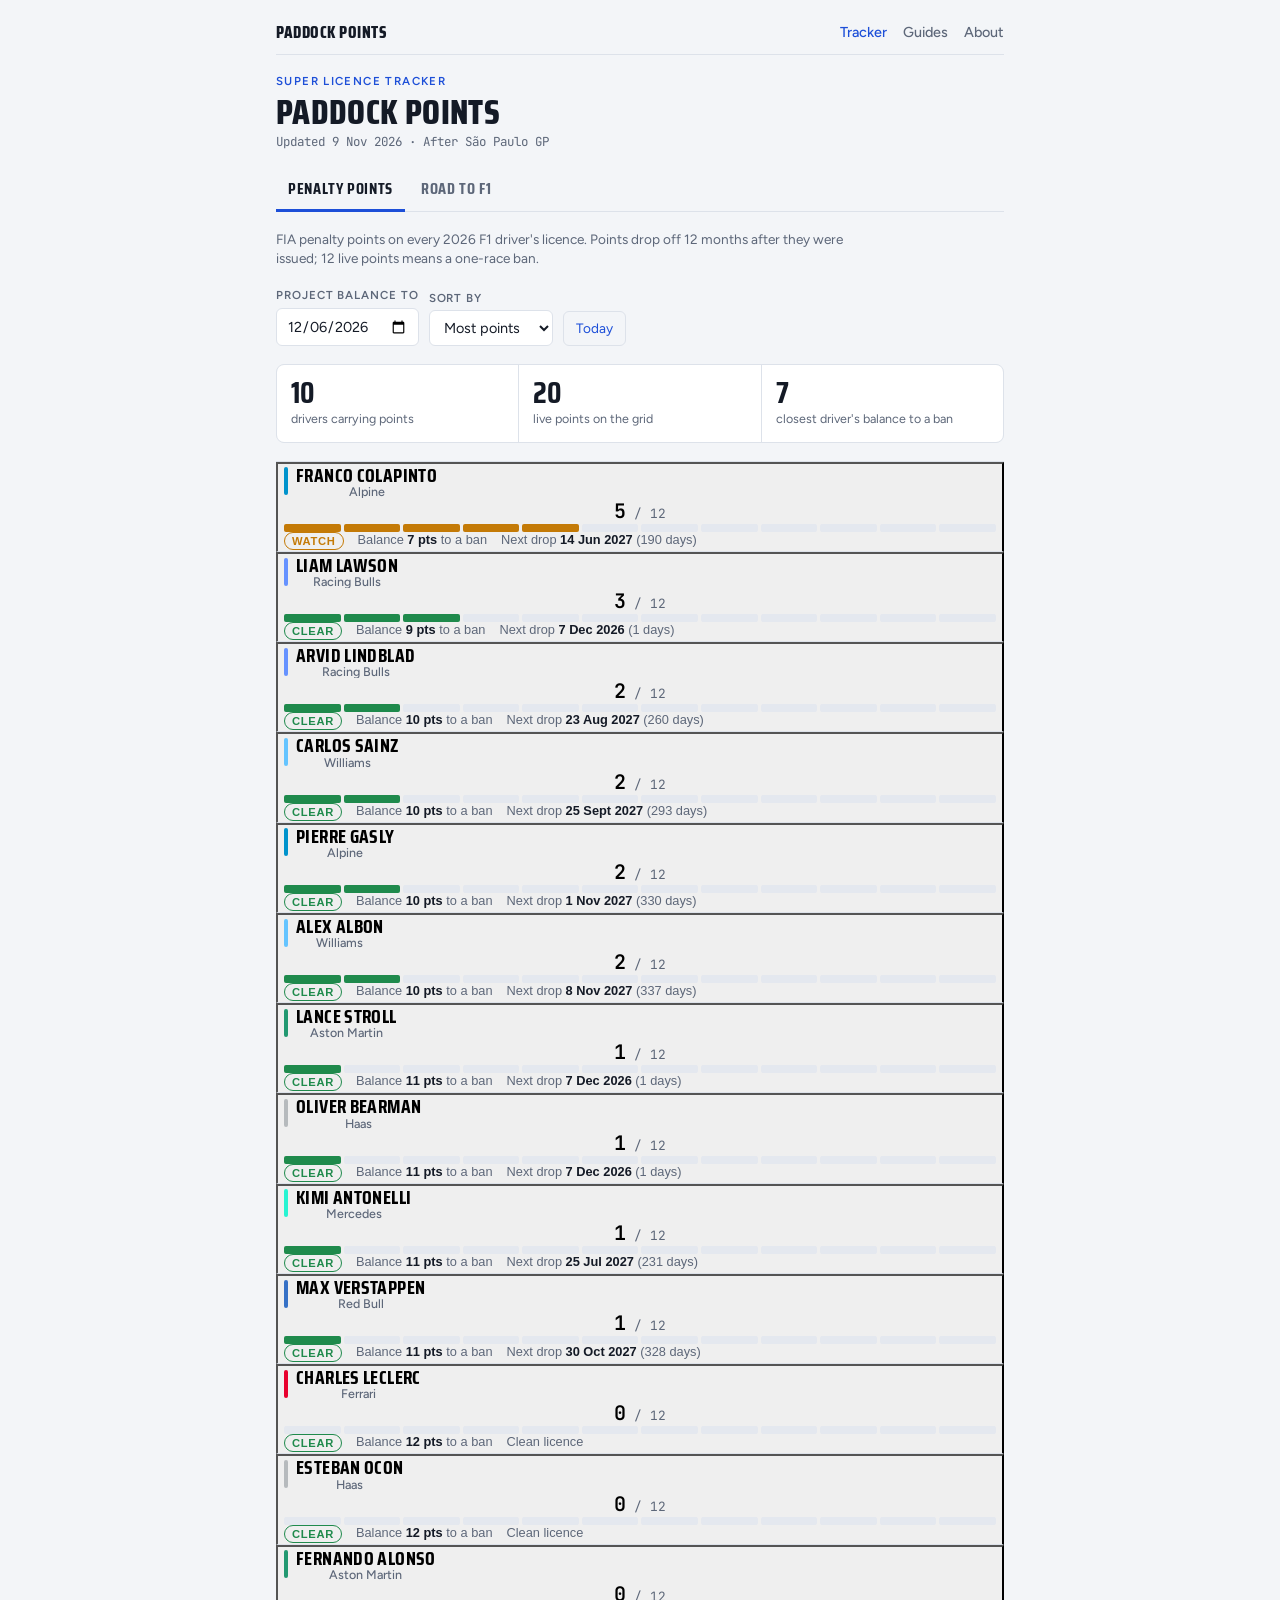
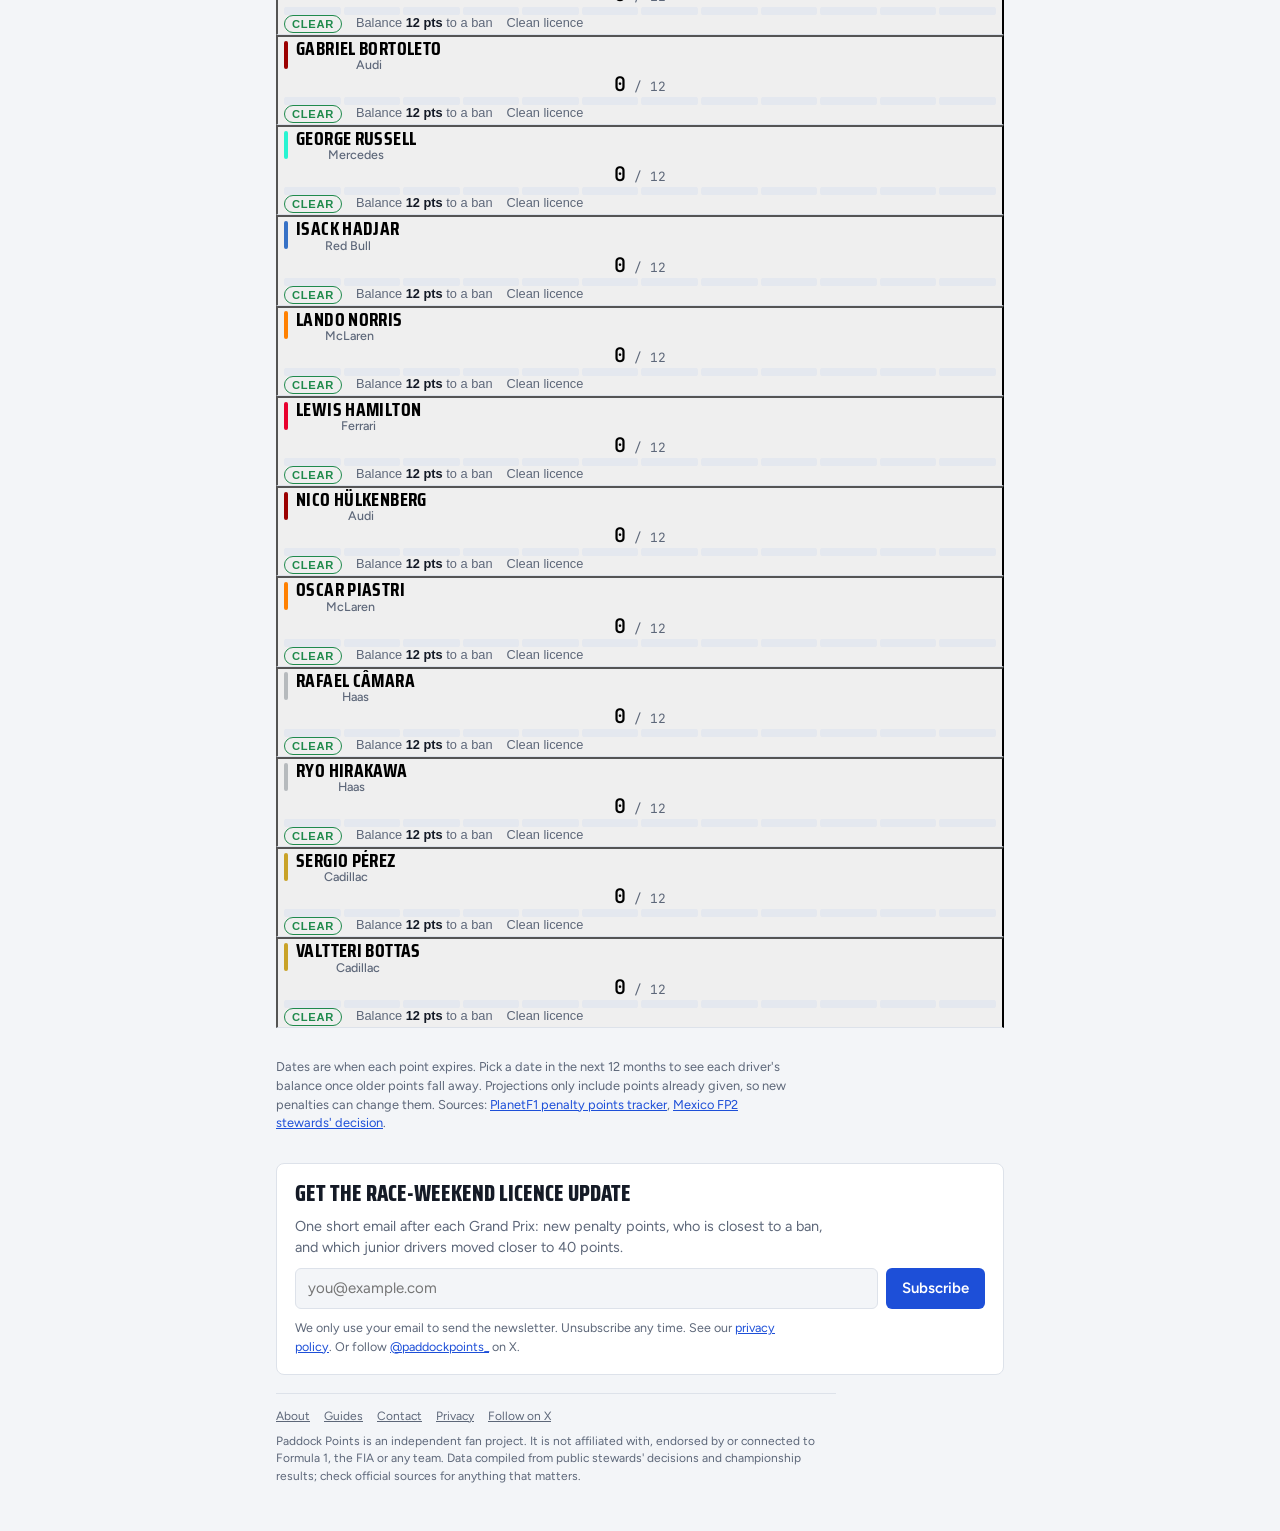
==== commit ddc4b832: "Count F1 practice (FP1) outings towards Road to F1 totals Co-Authored-By: Claude Opus 5.5 <noreply@a" ====
--- a/index.html
+++ b/index.html
@@ -39,7 +39,7 @@
     <p class="seriesnote" id="seriesStatus"></p>
     <div class="summary" id="rsummary"></div>
     <div class="list" id="rlist"></div>
-    <p class="note">Eligibility points by finishing position. F2: 40, 40, 40, 30, 20, 10, 8, 6, 4, 3. F3: 30, 25, 20, 15, 12, 9, 7, 5, 3, 2. Banked points from earlier seasons are shown only where confirmed, so some drivers will hold more than shown here. Up to 10 extra points can come from F1 practice running. Sources: <a href="https://www.racingsheet.com/posts/f1-super-license-points" target="_blank" rel="noopener">2026 points table</a>, <a href="https://www.formule1stand.nl/en/formula-2-standings/" target="_blank" rel="noopener">F2 standings</a>, <a href="https://www.driverdb.com/championships/fia-formula-3/2026/standings" target="_blank" rel="noopener">F3 standings</a>, <a href="https://grandepremio.com/en/f1/ferrari-promotes-beganovic-to-f1-reserve-as-camara-takes-haas-seat-for-2027/" target="_blank" rel="noopener">2027 moves</a>.</p>
+    <p class="note">Eligibility points by finishing position. F2: 40, 40, 40, 30, 20, 10, 8, 6, 4, 3. F3: 30, 25, 20, 15, 12, 9, 7, 5, 3, 2. Banked points from earlier seasons are shown only where confirmed, so some drivers will hold more than shown here. F1 practice adds 1 point per FP1 session of 100 km or more in 2025 and 2026, up to 10, and is counted in each total. Grey cells on each bar are points from earlier seasons and F1 practice. Sources: <a href="https://www.racingsheet.com/posts/f1-super-license-points" target="_blank" rel="noopener">2026 points table</a>, <a href="https://www.formule1stand.nl/en/formula-2-standings/" target="_blank" rel="noopener">F2 standings</a>, <a href="https://www.driverdb.com/championships/fia-formula-3/2026/standings" target="_blank" rel="noopener">F3 standings</a>, <a href="https://grandepremio.com/en/f1/ferrari-promotes-beganovic-to-f1-reserve-as-camara-takes-haas-seat-for-2027/" target="_blank" rel="noopener">2027 moves</a>.</p>
   </section>
 
   <section class="view" id="v-pen">
@@ -64,7 +64,7 @@
   <div class="summary" id="summary"></div>
   <div class="list" id="list"></div>
 
-  <p class="note">Dates are when each point expires. Pick a date in the next 12 months to see each driver's balance once older points fall away. Projections only include points already given, so new penalties can change them. Points marked <strong>Provisional</strong> are reported but not yet checked against the FIA stewards' decision. Sources: <a href="https://www.planetf1.com/features/f1-penalty-points-drivers" target="_blank" rel="noopener">PlanetF1 penalty points tracker</a>, <a href="https://www.planetf1.com/news/fia-verstappen-lawson-grid-penalty-mexico-gp" target="_blank" rel="noopener">Mexico FP2 stewards' decision</a>.</p>
+  <p class="note">Dates are when each point expires. Pick a date in the next 12 months to see each driver's balance once older points fall away. Projections only include points already given, so new penalties can change them. Sources: <a href="https://www.planetf1.com/features/f1-penalty-points-drivers" target="_blank" rel="noopener">PlanetF1 penalty points tracker</a>, <a href="https://www.planetf1.com/news/fia-verstappen-lawson-grid-penalty-mexico-gp" target="_blank" rel="noopener">Mexico FP2 stewards' decision</a>.</p>
   </section>
 
   <section class="signup" id="signup" aria-labelledby="su-h">
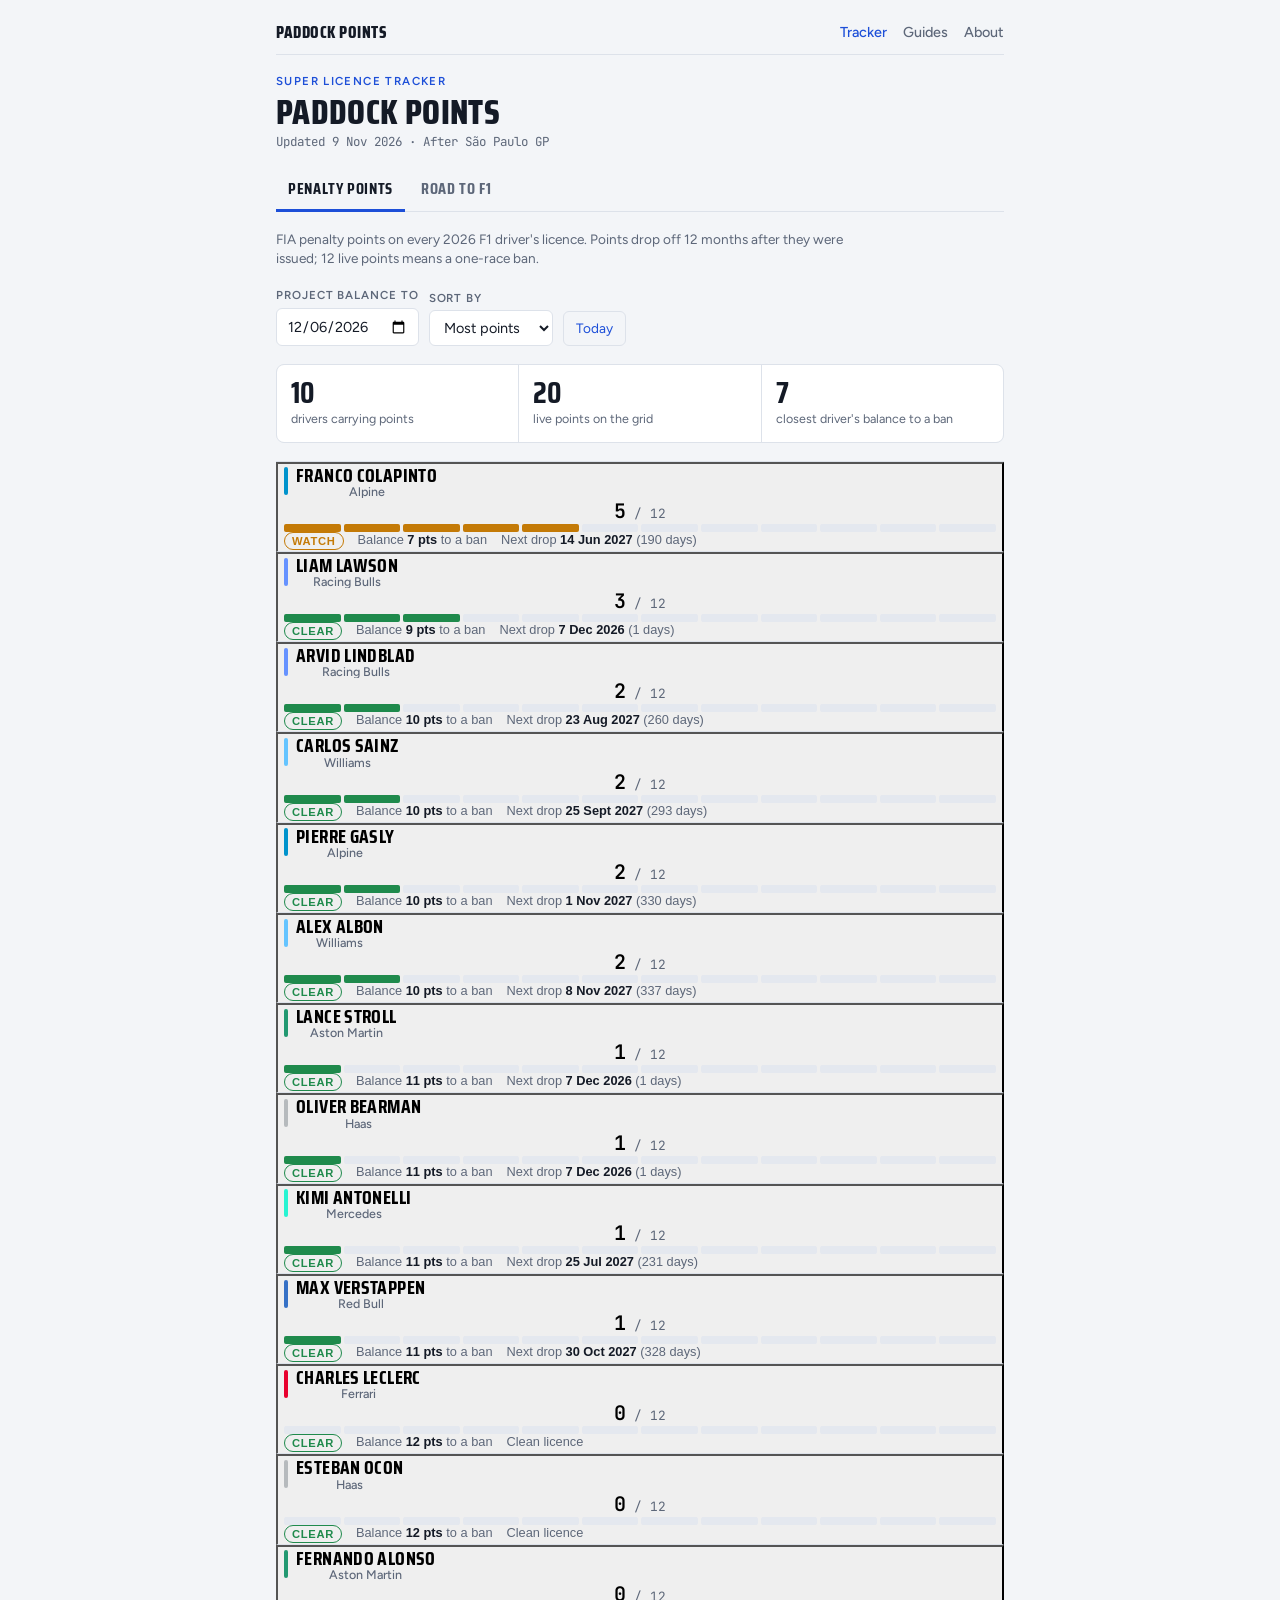
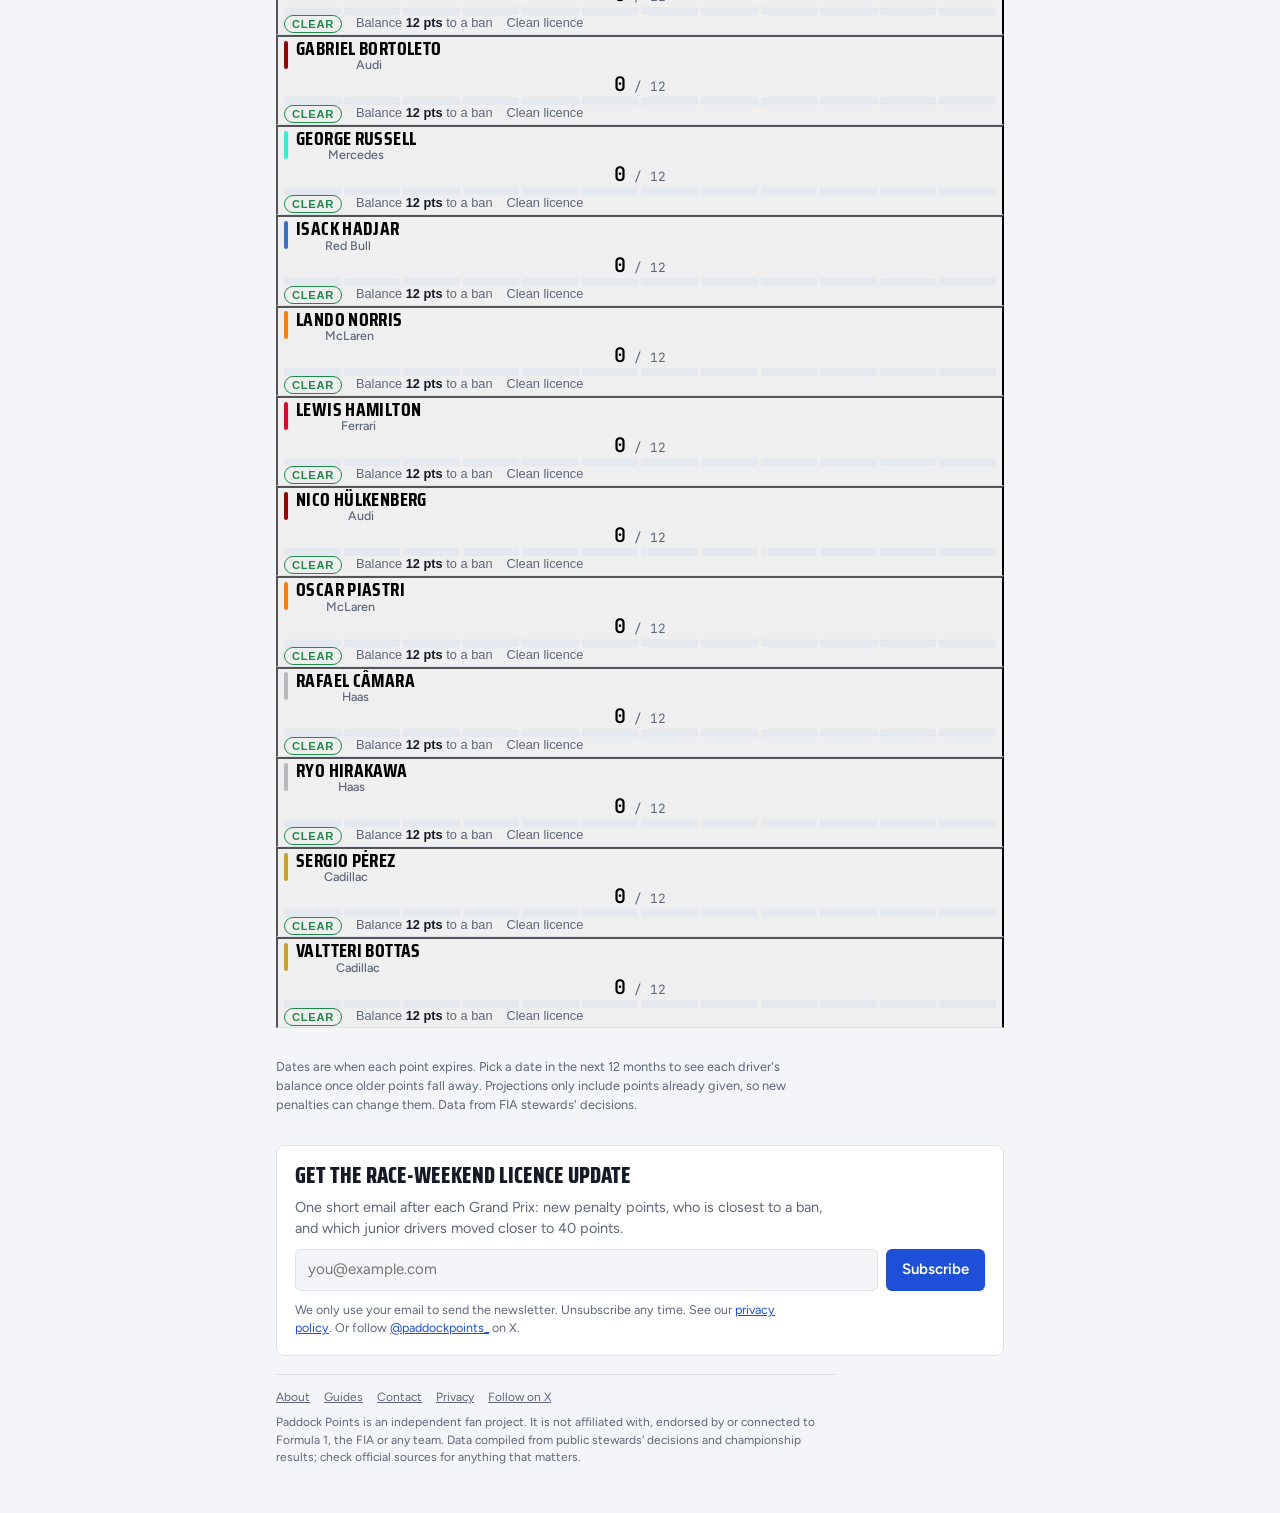
==== commit 29aa24ef: "Replace outbound source links with plain-text official sources Co-Authored-By: Claude Opus 5.5 <nore" ====
--- a/index.html
+++ b/index.html
@@ -39,7 +39,7 @@
     <p class="seriesnote" id="seriesStatus"></p>
     <div class="summary" id="rsummary"></div>
     <div class="list" id="rlist"></div>
-    <p class="note">Eligibility points by finishing position. F2: 40, 40, 40, 30, 20, 10, 8, 6, 4, 3. F3: 30, 25, 20, 15, 12, 9, 7, 5, 3, 2. Banked points from earlier seasons are shown only where confirmed, so some drivers will hold more than shown here. F1 practice adds 1 point per FP1 session of 100 km or more in 2025 and 2026, up to 10, and is counted in each total. Grey cells on each bar are points from earlier seasons and F1 practice. Sources: <a href="https://www.racingsheet.com/posts/f1-super-license-points" target="_blank" rel="noopener">2026 points table</a>, <a href="https://www.formule1stand.nl/en/formula-2-standings/" target="_blank" rel="noopener">F2 standings</a>, <a href="https://www.driverdb.com/championships/fia-formula-3/2026/standings" target="_blank" rel="noopener">F3 standings</a>, <a href="https://grandepremio.com/en/f1/ferrari-promotes-beganovic-to-f1-reserve-as-camara-takes-haas-seat-for-2027/" target="_blank" rel="noopener">2027 moves</a>.</p>
+    <p class="note">Eligibility points by finishing position. F2: 40, 40, 40, 30, 20, 10, 8, 6, 4, 3. F3: 30, 25, 20, 15, 12, 9, 7, 5, 3, 2. Banked points from earlier seasons are shown only where confirmed, so some drivers will hold more than shown here. F1 practice adds 1 point per FP1 session of 100 km or more in 2025 and 2026, up to 10, and is counted in each total. Grey cells on each bar are points from earlier seasons and F1 practice. Data from official F2 and F3 championship results and F1 practice classifications.</p>
   </section>
 
   <section class="view" id="v-pen">
@@ -64,7 +64,7 @@
   <div class="summary" id="summary"></div>
   <div class="list" id="list"></div>
 
-  <p class="note">Dates are when each point expires. Pick a date in the next 12 months to see each driver's balance once older points fall away. Projections only include points already given, so new penalties can change them. Sources: <a href="https://www.planetf1.com/features/f1-penalty-points-drivers" target="_blank" rel="noopener">PlanetF1 penalty points tracker</a>, <a href="https://www.planetf1.com/news/fia-verstappen-lawson-grid-penalty-mexico-gp" target="_blank" rel="noopener">Mexico FP2 stewards' decision</a>.</p>
+  <p class="note">Dates are when each point expires. Pick a date in the next 12 months to see each driver's balance once older points fall away. Projections only include points already given, so new penalties can change them. Data from FIA stewards' decisions.</p>
   </section>
 
   <section class="signup" id="signup" aria-labelledby="su-h">
